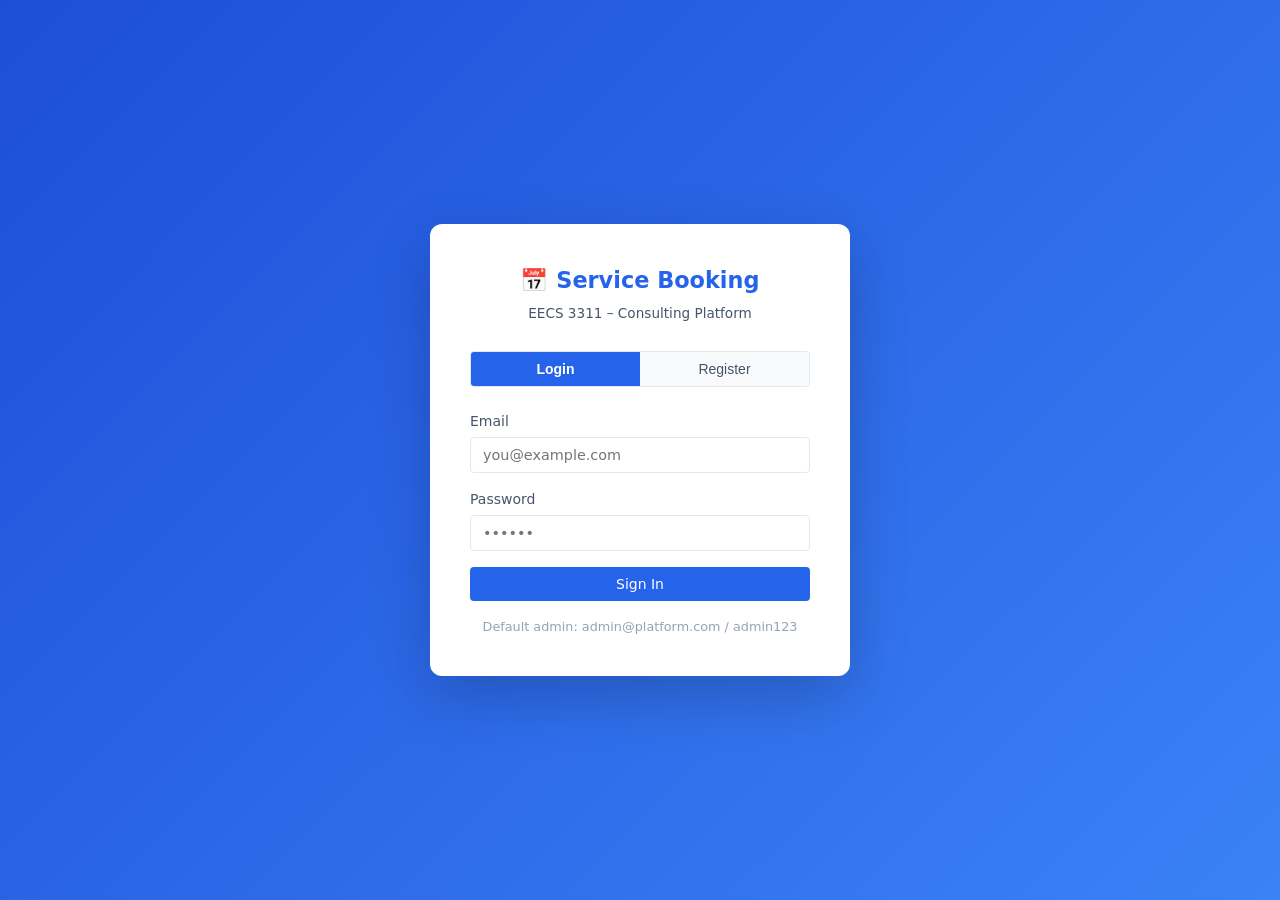
==== Frontend/admin.html @ ae9c9482 "phase 2 draft fist phase 2 upload" ====
<!DOCTYPE html>
<html lang="en">
<head>
    <meta charset="UTF-8">
    <meta name="viewport" content="width=device-width, initial-scale=1.0">
    <title>Admin Dashboard – Service Booking</title>
    <link rel="stylesheet" href="css/style.css">
</head>
<body>

<nav class="navbar">
    <div class="navbar-brand">📅 Service Booking <span>Admin Portal</span></div>
    <div class="navbar-right">
        <span class="navbar-user user-name-display"></span>
        <button class="btn-logout" onclick="logout()">Logout</button>
    </div>
</nav>

<div class="tabs">
    <button class="tab-btn active" data-tab="tab-consultants" onclick="switchTab('tab-consultants');loadConsultants()">Consultants (UC11)</button>
    <button class="tab-btn"        data-tab="tab-policies"    onclick="switchTab('tab-policies');loadPolicies()">Policies (UC12)</button>
    <button class="tab-btn"        data-tab="tab-overview"    onclick="switchTab('tab-overview');loadOverview()">System Overview</button>
</div>

<!-- ══════════════════════════════════════════════════════════════
     TAB 1 – Consultants (UC11)
     ══════════════════════════════════════════════════════════════ -->
<div id="tab-consultants" class="page active">
    <div class="section-header">
        <h2>Consultant Registrations (UC11)</h2>
        <button class="btn btn-outline btn-sm" onclick="loadConsultants()">↻ Refresh</button>
    </div>
    <div id="alertConsultants" class="alert"></div>

    <div class="card">
        <div class="table-wrap">
            <table>
                <thead>
                    <tr>
                        <th>Name</th>
                        <th>Email</th>
                        <th>Bio</th>
                        <th>Status</th>
                        <th>Actions</th>
                    </tr>
                </thead>
                <tbody id="consultantsTable">
                    <tr><td colspan="5"><div class="empty"><p>No consultants registered yet.</p></div></td></tr>
                </tbody>
            </table>
        </div>
    </div>
</div>

<!-- ══════════════════════════════════════════════════════════════
     TAB 2 – Policies (UC12)
     ══════════════════════════════════════════════════════════════ -->
<div id="tab-policies" class="page">
    <div class="section-header">
        <h2>System Policies (UC12)</h2>
        <button class="btn btn-outline btn-sm" onclick="loadPolicies()">↻ Refresh</button>
    </div>
    <div id="alertPolicies" class="alert"></div>

    <!-- Current policies display -->
    <div class="card">
        <div class="card-title">Current Active Policies</div>
        <div id="currentPolicies">
            <div class="empty"><p>Loading…</p></div>
        </div>
    </div>

    <!-- Cancellation Policy -->
    <div class="card">
        <div class="card-title">Cancellation Policy</div>
        <p style="font-size:.875rem;color:var(--gray-600);margin-bottom:1rem">
            Controls whether clients are allowed to cancel bookings.
        </p>
        <div style="display:flex;gap:.75rem;flex-wrap:wrap">
            <button class="btn btn-outline" onclick="setPolicy('cancellation','DEFAULT')">
                Default — Cancellations allowed, no fee
            </button>
            <button class="btn btn-danger" onclick="setPolicy('cancellation','STRICT')">
                Strict — No cancellations allowed
            </button>
        </div>
    </div>

    <!-- Refund Policy -->
    <div class="card">
        <div class="card-title">Refund Policy</div>
        <p style="font-size:.875rem;color:var(--gray-600);margin-bottom:1rem">
            Controls how much of the payment is refunded when a paid booking is cancelled.
        </p>
        <div style="display:flex;gap:.75rem;flex-wrap:wrap">
            <button class="btn btn-outline" onclick="setPolicy('refund','DEFAULT')">
                Default — 80% refund
            </button>
            <button class="btn btn-success" onclick="setPolicy('refund','FULL')">
                Full — 100% refund
            </button>
            <button class="btn btn-danger" onclick="setPolicy('refund','NONE')">
                None — 0% refund
            </button>
        </div>
    </div>
</div>

<!-- ══════════════════════════════════════════════════════════════
     TAB 3 – System Overview
     ══════════════════════════════════════════════════════════════ -->
<div id="tab-overview" class="page">
    <div class="section-header"><h2>System Overview</h2></div>
    <div id="alertOverview" class="alert"></div>

    <div style="display:grid;grid-template-columns:repeat(auto-fill,minmax(200px,1fr));gap:1rem;margin-bottom:1.5rem">
        <div class="card" style="text-align:center;margin-bottom:0">
            <div style="font-size:2rem;font-weight:700;color:var(--blue)" id="statServices">—</div>
            <div style="font-size:.875rem;color:var(--gray-600);margin-top:.25rem">Total Services</div>
        </div>
        <div class="card" style="text-align:center;margin-bottom:0">
            <div style="font-size:2rem;font-weight:700;color:var(--green)" id="statApproved">—</div>
            <div style="font-size:.875rem;color:var(--gray-600);margin-top:.25rem">Approved Consultants</div>
        </div>
        <div class="card" style="text-align:center;margin-bottom:0">
            <div style="font-size:2rem;font-weight:700;color:var(--yellow)" id="statPending">—</div>
            <div style="font-size:.875rem;color:var(--gray-600);margin-top:.25rem">Pending Approvals</div>
        </div>
        <div class="card" style="text-align:center;margin-bottom:0">
            <div style="font-size:2rem;font-weight:700;color:var(--blue)" id="statBookings">—</div>
            <div style="font-size:.875rem;color:var(--gray-600);margin-top:.25rem">Total Bookings</div>
        </div>
    </div>

    <!-- All bookings table -->
    <div class="card">
        <div class="card-title">All Bookings</div>
        <div class="table-wrap">
            <table>
                <thead>
                    <tr><th>Booking ID</th><th>Client</th><th>Service</th><th>Consultant</th><th>Slot</th><th>Status</th></tr>
                </thead>
                <tbody id="allBookingsTable">
                    <tr><td colspan="6"><div class="empty"><p>No bookings yet.</p></div></td></tr>
                </tbody>
            </table>
        </div>
    </div>
</div>

<script src="js/api.js"></script>
<script src="js/auth.js"></script>
<script>
const user = requireAuth('ADMIN');
if (user) renderNavbar(user);

// ── Tab 1: Consultants ────────────────────────────────────────

async function loadConsultants() {
    try {
        const consultants = await api.get('/admin/consultants');
        const tbody = document.getElementById('consultantsTable');
        if (!consultants.length) {
            tbody.innerHTML = '<tr><td colspan="5"><div class="empty"><p>No consultant registrations yet.</p></div></td></tr>';
            return;
        }
        tbody.innerHTML = consultants.map(c => `
            <tr>
                <td><strong>${c.name}</strong></td>
                <td>${c.email}</td>
                <td>${c.bio || '—'}</td>
                <td>${statusBadge(c.registrationStatus)}</td>
                <td>
                    <div class="action-row">
                        ${c.registrationStatus !== 'APPROVED' ? `
                            <button class="btn btn-success btn-sm" onclick="approveConsultant('${c.id}')">Approve</button>
                        ` : ''}
                        ${c.registrationStatus !== 'REJECTED' ? `
                            <button class="btn btn-danger btn-sm" onclick="rejectConsultant('${c.id}')">Reject</button>
                        ` : ''}
                    </div>
                </td>
            </tr>
        `).join('');
    } catch (err) {
        showAlert('alertConsultants', err.message);
    }
}

function statusBadge(status) {
    const map = { APPROVED: 'approved', PENDING: 'pending_reg', REJECTED: 'rejected' };
    return `<span class="badge badge-${map[status] || 'pending_reg'}">${status}</span>`;
}

async function approveConsultant(id) {
    try {
        await api.post(`/admin/consultants/${id}/approve`, {});
        showAlert('alertConsultants', 'Consultant approved.', 'success');
        loadConsultants();
    } catch (err) {
        showAlert('alertConsultants', err.message);
    }
}

async function rejectConsultant(id) {
    try {
        await api.post(`/admin/consultants/${id}/reject`, {});
        showAlert('alertConsultants', 'Consultant rejected.', 'success');
        loadConsultants();
    } catch (err) {
        showAlert('alertConsultants', err.message);
    }
}

// ── Tab 2: Policies ───────────────────────────────────────────

async function loadPolicies() {
    try {
        const policies = await api.get('/admin/policies');
        document.getElementById('currentPolicies').innerHTML = `
            <div style="display:grid;grid-template-columns:1fr 1fr;gap:1rem;font-size:.875rem">
                <div><strong>Cancellation:</strong> ${policies.cancellationPolicy}</div>
                <div><strong>Refund:</strong> ${policies.refundPolicy}</div>
                <div><strong>Notification:</strong> ${policies.notificationPolicy}</div>
                <div><strong>Pricing:</strong> ${policies.pricingStrategy}</div>
            </div>
        `;
    } catch (err) {
        showAlert('alertPolicies', err.message);
    }
}

async function setPolicy(policyType, type) {
    try {
        const result = await api.post(`/admin/policies/${policyType}`, { type });
        showAlert('alertPolicies', result.message, 'success');
        loadPolicies();
    } catch (err) {
        showAlert('alertPolicies', err.message);
    }
}

// ── Tab 3: Overview ───────────────────────────────────────────

async function loadOverview() {
    try {
        const [services, consultants, bookings] = await Promise.all([
            api.get('/services'),
            api.get('/admin/consultants'),
            api.get('/bookings'),
        ]);

        document.getElementById('statServices').textContent = services.length;
        document.getElementById('statApproved').textContent = consultants.filter(c => c.registrationStatus === 'APPROVED').length;
        document.getElementById('statPending').textContent  = consultants.filter(c => c.registrationStatus === 'PENDING').length;
        document.getElementById('statBookings').textContent = bookings.length;

        const tbody = document.getElementById('allBookingsTable');
        if (!bookings.length) {
            tbody.innerHTML = '<tr><td colspan="6"><div class="empty"><p>No bookings yet.</p></div></td></tr>';
            return;
        }
        tbody.innerHTML = bookings.map(b => `
            <tr>
                <td><code>${b.bookingId}</code></td>
                <td>${b.clientName}</td>
                <td>${b.serviceTitle}</td>
                <td>${b.consultantName}</td>
                <td>${fmtSlot(b.slotStart)}</td>
                <td>${badge(b.status)}</td>
            </tr>
        `).join('');
    } catch (err) {
        showAlert('alertOverview', err.message);
    }
}

// ── Init ──────────────────────────────────────────────────────
loadConsultants();
</script>
</body>
</html>
---- Frontend/css/style.css ----
/* ============================================================
   Service Booking Platform – Phase 2 Stylesheet
   One file used by every page. CSS variables at the top
   make it easy to change the colour scheme in one place.
   ============================================================ */

/* ── Colour palette & design tokens ─────────────────────────── */
:root {
    --blue:        #2563eb;
    --blue-dark:   #1d4ed8;
    --blue-light:  #eff6ff;
    --green:       #16a34a;
    --green-light: #f0fdf4;
    --red:         #dc2626;
    --red-light:   #fef2f2;
    --yellow:      #ca8a04;
    --yellow-light:#fefce8;
    --gray-50:     #f8fafc;
    --gray-100:    #f1f5f9;
    --gray-200:    #e2e8f0;
    --gray-400:    #94a3b8;
    --gray-600:    #475569;
    --gray-800:    #1e293b;
    --white:       #ffffff;
    --shadow:      0 1px 3px rgba(0,0,0,.10), 0 1px 2px rgba(0,0,0,.06);
    --shadow-md:   0 4px 6px rgba(0,0,0,.07), 0 2px 4px rgba(0,0,0,.06);
    --radius:      8px;
    --radius-sm:   4px;
    --font:        'Segoe UI', system-ui, -apple-system, sans-serif;
}

/* ── Reset ───────────────────────────────────────────────────── */
*, *::before, *::after { box-sizing: border-box; margin: 0; padding: 0; }
body {
    font-family: var(--font);
    background: var(--gray-100);
    color: var(--gray-800);
    min-height: 100vh;
    line-height: 1.5;
}

/* ── Top navigation bar ──────────────────────────────────────── */
.navbar {
    background: var(--blue);
    color: var(--white);
    padding: 0 2rem;
    height: 56px;
    display: flex;
    align-items: center;
    justify-content: space-between;
    position: sticky;
    top: 0;
    z-index: 100;
    box-shadow: var(--shadow-md);
}
.navbar-brand {
    font-size: 1.1rem;
    font-weight: 700;
    letter-spacing: .3px;
}
.navbar-brand span { opacity: .75; font-weight: 400; font-size: .9rem; margin-left: .75rem; }
.navbar-right { display: flex; align-items: center; gap: 1rem; }
.navbar-user { font-size: .875rem; opacity: .9; }
.btn-logout {
    background: rgba(255,255,255,.15);
    color: var(--white);
    border: 1px solid rgba(255,255,255,.3);
    padding: .35rem .9rem;
    border-radius: var(--radius-sm);
    cursor: pointer;
    font-size: .875rem;
    transition: background .15s;
}
.btn-logout:hover { background: rgba(255,255,255,.25); }

/* ── Tab navigation ──────────────────────────────────────────── */
.tabs {
    background: var(--white);
    border-bottom: 1px solid var(--gray-200);
    display: flex;
    gap: 0;
    padding: 0 2rem;
    overflow-x: auto;
}
.tab-btn {
    background: none;
    border: none;
    border-bottom: 3px solid transparent;
    padding: .875rem 1.25rem;
    cursor: pointer;
    font-size: .9rem;
    color: var(--gray-600);
    white-space: nowrap;
    transition: color .15s, border-color .15s;
}
.tab-btn:hover { color: var(--blue); }
.tab-btn.active { color: var(--blue); border-bottom-color: var(--blue); font-weight: 600; }

/* ── Main page container ─────────────────────────────────────── */
.page { display: none; padding: 2rem; max-width: 1100px; margin: 0 auto; }
.page.active { display: block; }

/* ── Cards ───────────────────────────────────────────────────── */
.card {
    background: var(--white);
    border-radius: var(--radius);
    box-shadow: var(--shadow);
    padding: 1.5rem;
    margin-bottom: 1.5rem;
}
.card-title {
    font-size: 1rem;
    font-weight: 600;
    color: var(--gray-800);
    margin-bottom: 1.25rem;
    padding-bottom: .75rem;
    border-bottom: 1px solid var(--gray-200);
}

/* ── Service cards grid ──────────────────────────────────────── */
.service-grid {
    display: grid;
    grid-template-columns: repeat(auto-fill, minmax(280px, 1fr));
    gap: 1rem;
}
.service-card {
    background: var(--white);
    border: 1px solid var(--gray-200);
    border-radius: var(--radius);
    padding: 1.25rem;
    transition: box-shadow .15s, border-color .15s;
}
.service-card:hover { box-shadow: var(--shadow-md); border-color: var(--blue); }
.service-card h3 { font-size: 1rem; margin-bottom: .35rem; }
.service-card .meta { font-size: .8rem; color: var(--gray-600); margin-bottom: .75rem; }
.service-card .price { font-size: 1.1rem; font-weight: 700; color: var(--blue); }

/* ── Forms ───────────────────────────────────────────────────── */
.form-group { margin-bottom: 1rem; }
.form-group label {
    display: block;
    font-size: .875rem;
    font-weight: 500;
    color: var(--gray-600);
    margin-bottom: .35rem;
}
.form-control {
    width: 100%;
    padding: .55rem .75rem;
    border: 1px solid var(--gray-200);
    border-radius: var(--radius-sm);
    font-size: .9rem;
    font-family: var(--font);
    transition: border-color .15s, box-shadow .15s;
    background: var(--white);
    color: var(--gray-800);
}
.form-control:focus {
    outline: none;
    border-color: var(--blue);
    box-shadow: 0 0 0 3px rgba(37,99,235,.12);
}
select.form-control { cursor: pointer; }
.form-row { display: grid; grid-template-columns: 1fr 1fr; gap: 1rem; }
@media(max-width:600px) { .form-row { grid-template-columns: 1fr; } }

/* ── Buttons ─────────────────────────────────────────────────── */
.btn {
    display: inline-flex;
    align-items: center;
    gap: .4rem;
    padding: .55rem 1.1rem;
    border-radius: var(--radius-sm);
    border: none;
    cursor: pointer;
    font-size: .875rem;
    font-weight: 500;
    font-family: var(--font);
    transition: background .15s, opacity .15s;
    text-decoration: none;
    white-space: nowrap;
}
.btn:disabled { opacity: .55; cursor: not-allowed; }
.btn-primary  { background: var(--blue);  color: var(--white); }
.btn-primary:hover:not(:disabled)  { background: var(--blue-dark); }
.btn-success  { background: var(--green); color: var(--white); }
.btn-success:hover:not(:disabled)  { background: #15803d; }
.btn-danger   { background: var(--red);   color: var(--white); }
.btn-danger:hover:not(:disabled)   { background: #b91c1c; }
.btn-outline  { background: var(--white); color: var(--blue); border: 1px solid var(--blue); }
.btn-outline:hover:not(:disabled)  { background: var(--blue-light); }
.btn-sm { padding: .3rem .7rem; font-size: .8rem; }
.btn-block { width: 100%; justify-content: center; }

/* ── Tables ──────────────────────────────────────────────────── */
.table-wrap { overflow-x: auto; }
table { width: 100%; border-collapse: collapse; font-size: .875rem; }
thead th {
    text-align: left;
    padding: .65rem 1rem;
    background: var(--gray-50);
    border-bottom: 1px solid var(--gray-200);
    color: var(--gray-600);
    font-weight: 600;
    font-size: .8rem;
    text-transform: uppercase;
    letter-spacing: .5px;
}
tbody td {
    padding: .75rem 1rem;
    border-bottom: 1px solid var(--gray-100);
    vertical-align: middle;
}
tbody tr:last-child td { border-bottom: none; }
tbody tr:hover { background: var(--gray-50); }

/* ── Status badges ───────────────────────────────────────────── */
.badge {
    display: inline-block;
    padding: .2rem .6rem;
    border-radius: 100px;
    font-size: .75rem;
    font-weight: 600;
    letter-spacing: .3px;
}
.badge-requested    { background: var(--yellow-light); color: var(--yellow); }
.badge-confirmed    { background: var(--blue-light);   color: var(--blue); }
.badge-pending      { background: #fff7ed;              color: #c2410c; }
.badge-paid         { background: var(--green-light);  color: var(--green); }
.badge-completed    { background: #f0fdf4;              color: #166534; }
.badge-cancelled    { background: var(--gray-100);     color: var(--gray-600); }
.badge-rejected     { background: var(--red-light);    color: var(--red); }
.badge-approved     { background: var(--green-light);  color: var(--green); }
.badge-pending_reg  { background: var(--yellow-light); color: var(--yellow); }
.badge-success      { background: var(--green-light);  color: var(--green); }
.badge-failed       { background: var(--red-light);    color: var(--red); }
.badge-refunded     { background: var(--yellow-light); color: var(--yellow); }

/* ── Alert messages ──────────────────────────────────────────── */
.alert {
    padding: .75rem 1rem;
    border-radius: var(--radius-sm);
    font-size: .875rem;
    margin-bottom: 1rem;
    display: none;
}
.alert.show { display: block; }
.alert-error   { background: var(--red-light);    color: var(--red);   border-left: 3px solid var(--red); }
.alert-success { background: var(--green-light);  color: var(--green); border-left: 3px solid var(--green); }
.alert-info    { background: var(--blue-light);   color: var(--blue);  border-left: 3px solid var(--blue); }

/* ── Login page ──────────────────────────────────────────────── */
.login-wrapper {
    display: flex;
    align-items: center;
    justify-content: center;
    min-height: 100vh;
    background: linear-gradient(135deg, #1d4ed8 0%, #3b82f6 100%);
}
.login-box {
    background: var(--white);
    border-radius: 12px;
    padding: 2.5rem;
    width: 100%;
    max-width: 420px;
    box-shadow: 0 20px 60px rgba(0,0,0,.2);
}
.login-logo {
    text-align: center;
    margin-bottom: 1.75rem;
}
.login-logo h1 { font-size: 1.4rem; color: var(--blue); }
.login-logo p  { font-size: .85rem; color: var(--gray-600); margin-top: .3rem; }
.toggle-form { display: flex; gap: 0; margin-bottom: 1.5rem; border-radius: var(--radius-sm); overflow: hidden; border: 1px solid var(--gray-200); }
.toggle-form button {
    flex: 1;
    padding: .55rem;
    border: none;
    background: var(--gray-50);
    color: var(--gray-600);
    cursor: pointer;
    font-size: .875rem;
    transition: background .15s, color .15s;
}
.toggle-form button.active { background: var(--blue); color: var(--white); font-weight: 600; }
.login-footer { text-align: center; margin-top: 1rem; font-size: .8rem; color: var(--gray-400); }

/* ── Empty state ─────────────────────────────────────────────── */
.empty {
    text-align: center;
    padding: 3rem 1rem;
    color: var(--gray-400);
}
.empty p { font-size: .9rem; }

/* ── Loading spinner ─────────────────────────────────────────── */
.spinner {
    width: 20px; height: 20px;
    border: 2px solid var(--gray-200);
    border-top-color: var(--blue);
    border-radius: 50%;
    animation: spin .6s linear infinite;
    display: inline-block;
}
@keyframes spin { to { transform: rotate(360deg); } }

/* ── Section headers ─────────────────────────────────────────── */
.section-header {
    display: flex;
    align-items: center;
    justify-content: space-between;
    margin-bottom: 1.25rem;
}
.section-header h2 { font-size: 1.1rem; font-weight: 600; }

/* ── Slot pills ──────────────────────────────────────────────── */
.slot-list { display: flex; flex-wrap: wrap; gap: .5rem; margin-top: .75rem; }
.slot-pill {
    background: var(--blue-light);
    color: var(--blue);
    border: 1px solid #bfdbfe;
    border-radius: 100px;
    padding: .3rem .85rem;
    font-size: .8rem;
    cursor: pointer;
    transition: background .15s;
}
.slot-pill:hover { background: #dbeafe; }
.slot-pill.selected { background: var(--blue); color: var(--white); }
.slot-pill.reserved { background: var(--gray-100); color: var(--gray-400); border-color: var(--gray-200); cursor: default; }

/* ── Action buttons row in tables ────────────────────────────── */
.action-row { display: flex; gap: .4rem; }

/* ── Payment method tag ──────────────────────────────────────── */
.pm-tag { font-size: .8rem; color: var(--gray-600); font-family: monospace; }
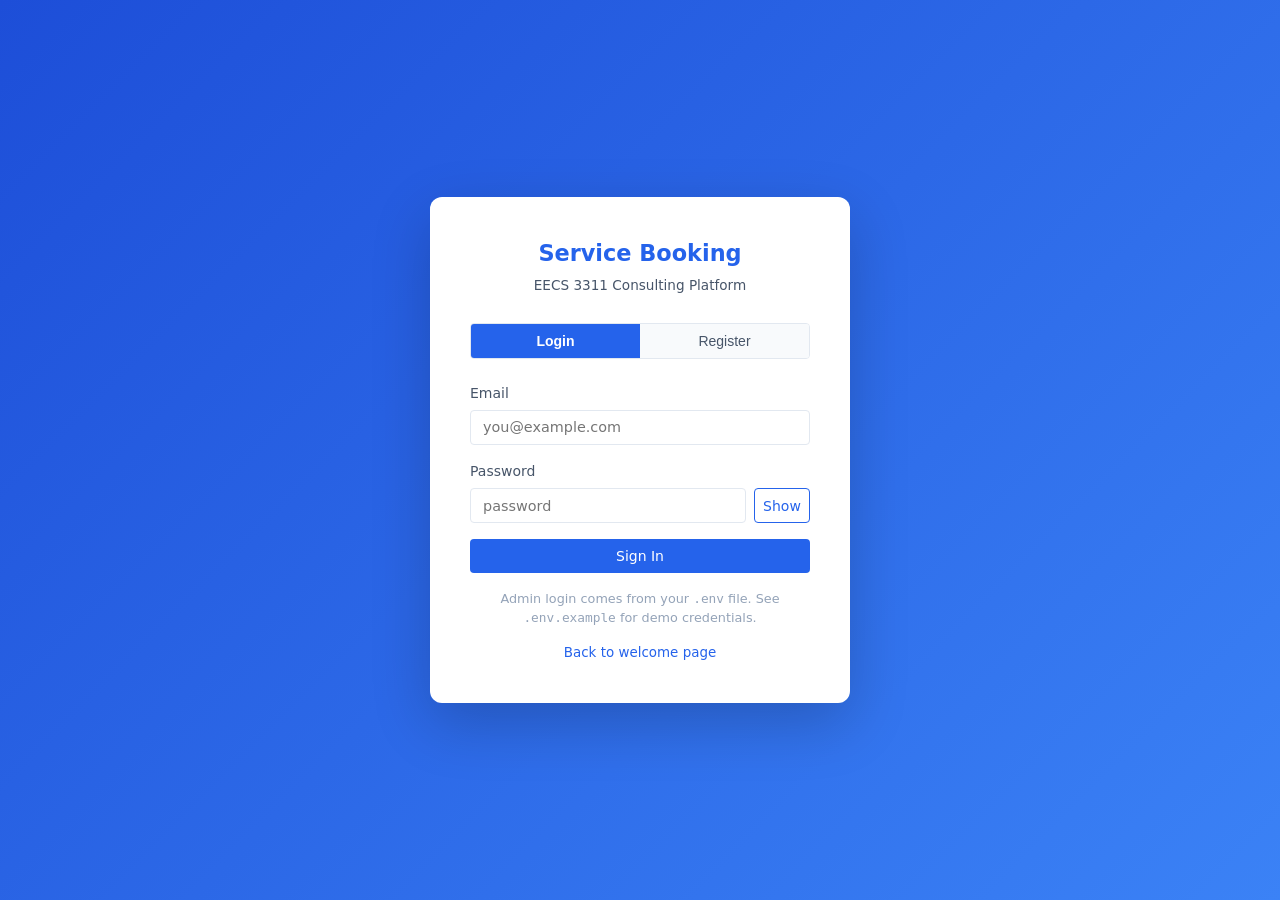
==== commit 28480d50: "front-end and security changes" ====
--- a/Frontend/admin.html
+++ b/Frontend/admin.html
@@ -3,34 +3,49 @@
 <head>
     <meta charset="UTF-8">
     <meta name="viewport" content="width=device-width, initial-scale=1.0">
-    <title>Admin Dashboard – Service Booking</title>
+    <title>Admin Dashboard - Service Booking</title>
     <link rel="stylesheet" href="css/style.css">
 </head>
 <body>
 
 <nav class="navbar">
-    <div class="navbar-brand">📅 Service Booking <span>Admin Portal</span></div>
+    <div class="navbar-brand">Service Booking <span>Admin Portal</span></div>
     <div class="navbar-right">
         <span class="navbar-user user-name-display"></span>
-        <button class="btn-logout" onclick="logout()">Logout</button>
+        <button class="btn-logout" onclick="logout(this)">Logout</button>
     </div>
 </nav>
 
 <div class="tabs">
-    <button class="tab-btn active" data-tab="tab-consultants" onclick="switchTab('tab-consultants');loadConsultants()">Consultants (UC11)</button>
-    <button class="tab-btn"        data-tab="tab-policies"    onclick="switchTab('tab-policies');loadPolicies()">Policies (UC12)</button>
-    <button class="tab-btn"        data-tab="tab-overview"    onclick="switchTab('tab-overview');loadOverview()">System Overview</button>
+    <button class="tab-btn active" data-tab="tab-consultants" onclick="activateAdminTab('tab-consultants')">Consultants (UC11)</button>
+    <button class="tab-btn" data-tab="tab-policies" onclick="activateAdminTab('tab-policies')">Policies (UC12)</button>
+    <button class="tab-btn" data-tab="tab-overview" onclick="activateAdminTab('tab-overview')">System Overview</button>
 </div>
 
-<!-- ══════════════════════════════════════════════════════════════
-     TAB 1 – Consultants (UC11)
-     ══════════════════════════════════════════════════════════════ -->
 <div id="tab-consultants" class="page active">
     <div class="section-header">
         <h2>Consultant Registrations (UC11)</h2>
-        <button class="btn btn-outline btn-sm" onclick="loadConsultants()">↻ Refresh</button>
     </div>
     <div id="alertConsultants" class="alert"></div>
+    <div class="toolbar">
+        <div class="toolbar-group">
+            <div class="form-group">
+                <label for="consultantSearch">Search</label>
+                <input id="consultantSearch" class="form-control" placeholder="Search by name, email, or bio" oninput="renderConsultants()">
+            </div>
+            <div class="form-group">
+                <label for="consultantStatusFilter">Status</label>
+                <select id="consultantStatusFilter" class="form-control" onchange="renderConsultants()">
+                    <option value="ALL">All statuses</option>
+                    <option value="PENDING">Pending</option>
+                    <option value="APPROVED">Approved</option>
+                    <option value="REJECTED">Rejected</option>
+                </select>
+            </div>
+        </div>
+        <button class="btn btn-outline btn-sm" onclick="loadConsultants(this)">Refresh</button>
+    </div>
+    <div id="consultantSummary" class="summary-row"></div>
 
     <div class="card">
         <div class="table-wrap">
@@ -52,96 +67,111 @@
     </div>
 </div>
 
-<!-- ══════════════════════════════════════════════════════════════
-     TAB 2 – Policies (UC12)
-     ══════════════════════════════════════════════════════════════ -->
 <div id="tab-policies" class="page">
     <div class="section-header">
         <h2>System Policies (UC12)</h2>
-        <button class="btn btn-outline btn-sm" onclick="loadPolicies()">↻ Refresh</button>
+        <button class="btn btn-outline btn-sm" onclick="loadPolicies(this)">Refresh</button>
     </div>
     <div id="alertPolicies" class="alert"></div>
 
-    <!-- Current policies display -->
     <div class="card">
         <div class="card-title">Current Active Policies</div>
         <div id="currentPolicies">
-            <div class="empty"><p>Loading…</p></div>
-        </div>
-    </div>
-
-    <!-- Cancellation Policy -->
+            <div class="empty"><p>Loading...</p></div>
+        </div>
+    </div>
+
     <div class="card">
         <div class="card-title">Cancellation Policy</div>
         <p style="font-size:.875rem;color:var(--gray-600);margin-bottom:1rem">
             Controls whether clients are allowed to cancel bookings.
         </p>
         <div style="display:flex;gap:.75rem;flex-wrap:wrap">
-            <button class="btn btn-outline" onclick="setPolicy('cancellation','DEFAULT')">
-                Default — Cancellations allowed, no fee
+            <button class="btn btn-outline" onclick="setPolicy(this, 'cancellation','DEFAULT')">
+                Default - Cancellations allowed, no fee
             </button>
-            <button class="btn btn-danger" onclick="setPolicy('cancellation','STRICT')">
-                Strict — No cancellations allowed
+            <button class="btn btn-danger" onclick="setPolicy(this, 'cancellation','STRICT')">
+                Strict - No cancellations allowed
             </button>
         </div>
     </div>
 
-    <!-- Refund Policy -->
     <div class="card">
         <div class="card-title">Refund Policy</div>
         <p style="font-size:.875rem;color:var(--gray-600);margin-bottom:1rem">
             Controls how much of the payment is refunded when a paid booking is cancelled.
         </p>
         <div style="display:flex;gap:.75rem;flex-wrap:wrap">
-            <button class="btn btn-outline" onclick="setPolicy('refund','DEFAULT')">
-                Default — 80% refund
+            <button class="btn btn-outline" onclick="setPolicy(this, 'refund','DEFAULT')">
+                Default - 80% refund
             </button>
-            <button class="btn btn-success" onclick="setPolicy('refund','FULL')">
-                Full — 100% refund
+            <button class="btn btn-success" onclick="setPolicy(this, 'refund','FULL')">
+                Full - 100% refund
             </button>
-            <button class="btn btn-danger" onclick="setPolicy('refund','NONE')">
-                None — 0% refund
+            <button class="btn btn-danger" onclick="setPolicy(this, 'refund','NONE')">
+                None - 0% refund
             </button>
         </div>
     </div>
 </div>
 
-<!-- ══════════════════════════════════════════════════════════════
-     TAB 3 – System Overview
-     ══════════════════════════════════════════════════════════════ -->
 <div id="tab-overview" class="page">
-    <div class="section-header"><h2>System Overview</h2></div>
+    <div class="section-header">
+        <h2>System Overview</h2>
+        <button class="btn btn-outline btn-sm" onclick="loadOverview(this)">Refresh</button>
+    </div>
     <div id="alertOverview" class="alert"></div>
 
     <div style="display:grid;grid-template-columns:repeat(auto-fill,minmax(200px,1fr));gap:1rem;margin-bottom:1.5rem">
         <div class="card" style="text-align:center;margin-bottom:0">
-            <div style="font-size:2rem;font-weight:700;color:var(--blue)" id="statServices">—</div>
+            <div style="font-size:2rem;font-weight:700;color:var(--blue)" id="statServices">-</div>
             <div style="font-size:.875rem;color:var(--gray-600);margin-top:.25rem">Total Services</div>
         </div>
         <div class="card" style="text-align:center;margin-bottom:0">
-            <div style="font-size:2rem;font-weight:700;color:var(--green)" id="statApproved">—</div>
+            <div style="font-size:2rem;font-weight:700;color:var(--green)" id="statApproved">-</div>
             <div style="font-size:.875rem;color:var(--gray-600);margin-top:.25rem">Approved Consultants</div>
         </div>
         <div class="card" style="text-align:center;margin-bottom:0">
-            <div style="font-size:2rem;font-weight:700;color:var(--yellow)" id="statPending">—</div>
+            <div style="font-size:2rem;font-weight:700;color:var(--yellow)" id="statPending">-</div>
             <div style="font-size:.875rem;color:var(--gray-600);margin-top:.25rem">Pending Approvals</div>
         </div>
         <div class="card" style="text-align:center;margin-bottom:0">
-            <div style="font-size:2rem;font-weight:700;color:var(--blue)" id="statBookings">—</div>
+            <div style="font-size:2rem;font-weight:700;color:var(--blue)" id="statBookings">-</div>
             <div style="font-size:.875rem;color:var(--gray-600);margin-top:.25rem">Total Bookings</div>
         </div>
     </div>
 
-    <!-- All bookings table -->
     <div class="card">
         <div class="card-title">All Bookings</div>
+        <div class="toolbar">
+            <div class="toolbar-group">
+                <div class="form-group">
+                    <label for="overviewBookingSearch">Search</label>
+                    <input id="overviewBookingSearch" class="form-control" placeholder="Search booking, client, service, or consultant" oninput="renderOverviewBookings()">
+                </div>
+                <div class="form-group">
+                    <label for="overviewBookingStatus">Status</label>
+                    <select id="overviewBookingStatus" class="form-control" onchange="renderOverviewBookings()">
+                        <option value="ALL">All statuses</option>
+                        <option value="REQUESTED">Requested</option>
+                        <option value="CONFIRMED">Confirmed</option>
+                        <option value="PENDING_PAYMENT">Pending Payment</option>
+                        <option value="PAID">Paid</option>
+                        <option value="COMPLETED">Completed</option>
+                        <option value="CANCELLED">Cancelled</option>
+                        <option value="REJECTED">Rejected</option>
+                    </select>
+                </div>
+            </div>
+            <span class="toolbar-note">Use the filters to narrow the cross-system booking view.</span>
+        </div>
         <div class="table-wrap">
             <table>
                 <thead>
-                    <tr><th>Booking ID</th><th>Client</th><th>Service</th><th>Consultant</th><th>Slot</th><th>Status</th></tr>
+                    <tr><th>Booking ID</th><th>Client</th><th>Service</th><th>Consultant</th><th>Slot</th><th>Status</th><th>Progress</th></tr>
                 </thead>
                 <tbody id="allBookingsTable">
-                    <tr><td colspan="6"><div class="empty"><p>No bookings yet.</p></div></td></tr>
+                    <tr><td colspan="7"><div class="empty"><p>No bookings yet.</p></div></td></tr>
                 </tbody>
             </table>
         </div>
@@ -154,129 +184,220 @@
 const user = requireAuth('ADMIN');
 if (user) renderNavbar(user);
 
-// ── Tab 1: Consultants ────────────────────────────────────────
-
-async function loadConsultants() {
-    try {
-        const consultants = await api.get('/admin/consultants');
-        const tbody = document.getElementById('consultantsTable');
-        if (!consultants.length) {
-            tbody.innerHTML = '<tr><td colspan="5"><div class="empty"><p>No consultant registrations yet.</p></div></td></tr>';
-            return;
-        }
-        tbody.innerHTML = consultants.map(c => `
-            <tr>
-                <td><strong>${c.name}</strong></td>
-                <td>${c.email}</td>
-                <td>${c.bio || '—'}</td>
-                <td>${statusBadge(c.registrationStatus)}</td>
-                <td>
-                    <div class="action-row">
-                        ${c.registrationStatus !== 'APPROVED' ? `
-                            <button class="btn btn-success btn-sm" onclick="approveConsultant('${c.id}')">Approve</button>
-                        ` : ''}
-                        ${c.registrationStatus !== 'REJECTED' ? `
-                            <button class="btn btn-danger btn-sm" onclick="rejectConsultant('${c.id}')">Reject</button>
-                        ` : ''}
-                    </div>
-                </td>
-            </tr>
-        `).join('');
-    } catch (err) {
-        showAlert('alertConsultants', err.message);
-    }
-}
+let consultantsCache = [];
+let overviewBookingsCache = [];
 
 function statusBadge(status) {
+    const safeStatus = String(status ?? 'PENDING');
     const map = { APPROVED: 'approved', PENDING: 'pending_reg', REJECTED: 'rejected' };
-    return `<span class="badge badge-${map[status] || 'pending_reg'}">${status}</span>`;
-}
-
-async function approveConsultant(id) {
-    try {
-        await api.post(`/admin/consultants/${id}/approve`, {});
-        showAlert('alertConsultants', 'Consultant approved.', 'success');
-        loadConsultants();
-    } catch (err) {
-        showAlert('alertConsultants', err.message);
-    }
-}
-
-async function rejectConsultant(id) {
-    try {
-        await api.post(`/admin/consultants/${id}/reject`, {});
-        showAlert('alertConsultants', 'Consultant rejected.', 'success');
-        loadConsultants();
-    } catch (err) {
-        showAlert('alertConsultants', err.message);
-    }
-}
-
-// ── Tab 2: Policies ───────────────────────────────────────────
-
-async function loadPolicies() {
-    try {
-        const policies = await api.get('/admin/policies');
-        document.getElementById('currentPolicies').innerHTML = `
-            <div style="display:grid;grid-template-columns:1fr 1fr;gap:1rem;font-size:.875rem">
-                <div><strong>Cancellation:</strong> ${policies.cancellationPolicy}</div>
-                <div><strong>Refund:</strong> ${policies.refundPolicy}</div>
-                <div><strong>Notification:</strong> ${policies.notificationPolicy}</div>
-                <div><strong>Pricing:</strong> ${policies.pricingStrategy}</div>
-            </div>
-        `;
-    } catch (err) {
-        showAlert('alertPolicies', err.message);
-    }
-}
-
-async function setPolicy(policyType, type) {
-    try {
-        const result = await api.post(`/admin/policies/${policyType}`, { type });
-        showAlert('alertPolicies', result.message, 'success');
+    return `<span class="badge badge-${map[safeStatus] || 'pending_reg'}">${escapeHtml(safeStatus)}</span>`;
+}
+
+function activateAdminTab(tabId) {
+    switchTab(tabId);
+    if (tabId === 'tab-policies') {
         loadPolicies();
-    } catch (err) {
-        showAlert('alertPolicies', err.message);
-    }
-}
-
-// ── Tab 3: Overview ───────────────────────────────────────────
-
-async function loadOverview() {
-    try {
-        const [services, consultants, bookings] = await Promise.all([
-            api.get('/services'),
-            api.get('/admin/consultants'),
-            api.get('/bookings'),
-        ]);
-
-        document.getElementById('statServices').textContent = services.length;
-        document.getElementById('statApproved').textContent = consultants.filter(c => c.registrationStatus === 'APPROVED').length;
-        document.getElementById('statPending').textContent  = consultants.filter(c => c.registrationStatus === 'PENDING').length;
-        document.getElementById('statBookings').textContent = bookings.length;
-
-        const tbody = document.getElementById('allBookingsTable');
-        if (!bookings.length) {
-            tbody.innerHTML = '<tr><td colspan="6"><div class="empty"><p>No bookings yet.</p></div></td></tr>';
-            return;
-        }
-        tbody.innerHTML = bookings.map(b => `
-            <tr>
-                <td><code>${b.bookingId}</code></td>
-                <td>${b.clientName}</td>
-                <td>${b.serviceTitle}</td>
-                <td>${b.consultantName}</td>
-                <td>${fmtSlot(b.slotStart)}</td>
-                <td>${badge(b.status)}</td>
-            </tr>
-        `).join('');
-    } catch (err) {
-        showAlert('alertOverview', err.message);
-    }
-}
-
-// ── Init ──────────────────────────────────────────────────────
-loadConsultants();
+        return;
+    }
+    if (tabId === 'tab-overview') {
+        loadOverview();
+        return;
+    }
+    loadConsultants();
+}
+
+async function loadConsultants(button) {
+    const task = async () => {
+        try {
+            consultantsCache = await api.get('/admin/consultants');
+            renderConsultants();
+        } catch (err) {
+            showAlert('alertConsultants', err.message);
+        }
+    };
+    return button ? withButtonLoading(button, 'Refreshing...', task) : task();
+}
+
+function renderConsultants() {
+    const tbody = document.getElementById('consultantsTable');
+    const term = document.getElementById('consultantSearch').value.trim().toLowerCase();
+    const status = document.getElementById('consultantStatusFilter').value;
+    const filtered = consultantsCache.filter(consultant => {
+        const haystack = [
+            consultant.name,
+            consultant.email,
+            consultant.bio,
+        ].join(' ').toLowerCase();
+        const matchesTerm = !term || haystack.includes(term);
+        const matchesStatus = status === 'ALL' || consultant.registrationStatus === status;
+        return matchesTerm && matchesStatus;
+    });
+
+    document.getElementById('consultantSummary').innerHTML = `
+        <span class="summary-chip"><strong>${consultantsCache.length}</strong> registrations</span>
+        <span class="summary-chip"><strong>${consultantsCache.filter(c => c.registrationStatus === 'PENDING').length}</strong> pending review</span>
+        <span class="summary-chip"><strong>${consultantsCache.filter(c => c.registrationStatus === 'APPROVED').length}</strong> approved</span>
+    `;
+
+    if (!filtered.length) {
+        tbody.innerHTML = '<tr><td colspan="5"><div class="empty"><p>No consultant registrations match your filters.</p></div></td></tr>';
+        return;
+    }
+
+    tbody.innerHTML = filtered.map(c => `
+        <tr>
+            <td><strong>${escapeHtml(c.name)}</strong></td>
+            <td>${escapeHtml(c.email)}</td>
+            <td>${escapeHtml(c.bio || '-')}</td>
+            <td>${statusBadge(c.registrationStatus)}</td>
+            <td>
+                <div class="action-row">
+                    ${c.registrationStatus !== 'APPROVED'
+                        ? `<button class="btn btn-success btn-sm" data-consultant-id="${escapeAttr(c.id)}" onclick="approveConsultant(this, this.dataset.consultantId)">Approve</button>`
+                        : ''}
+                    ${c.registrationStatus !== 'REJECTED'
+                        ? `<button class="btn btn-danger btn-sm" data-consultant-id="${escapeAttr(c.id)}" onclick="rejectConsultant(this, this.dataset.consultantId)">Reject</button>`
+                        : ''}
+                </div>
+            </td>
+        </tr>
+    `).join('');
+}
+
+async function approveConsultant(button, id) {
+    const task = async () => {
+        try {
+            await api.post(`/admin/consultants/${id}/approve`, {});
+            showAlert('alertConsultants', 'Consultant approved.', 'success');
+            await loadConsultants();
+        } catch (err) {
+            showAlert('alertConsultants', err.message);
+        }
+    };
+    return button ? withButtonLoading(button, 'Approving...', task) : task();
+}
+
+async function rejectConsultant(button, id) {
+    const task = async () => {
+        try {
+            await api.post(`/admin/consultants/${id}/reject`, {});
+            showAlert('alertConsultants', 'Consultant rejected.', 'success');
+            await loadConsultants();
+        } catch (err) {
+            showAlert('alertConsultants', err.message);
+        }
+    };
+    return button ? withButtonLoading(button, 'Rejecting...', task) : task();
+}
+
+async function loadPolicies(button) {
+    const task = async () => {
+        try {
+            const policies = await api.get('/admin/policies');
+            document.getElementById('currentPolicies').innerHTML = `
+                <div class="policy-grid">
+                    <div><strong>Cancellation:</strong> ${escapeHtml(policies.cancellationPolicy)}</div>
+                    <div><strong>Refund:</strong> ${escapeHtml(policies.refundPolicy)}</div>
+                    <div><strong>Notification:</strong> ${escapeHtml(policies.notificationPolicy)}</div>
+                    <div><strong>Pricing:</strong> ${escapeHtml(policies.pricingStrategy)}</div>
+                </div>
+            `;
+        } catch (err) {
+            showAlert('alertPolicies', err.message);
+        }
+    };
+    return button ? withButtonLoading(button, 'Refreshing...', task) : task();
+}
+
+async function setPolicy(button, policyType, type) {
+    const task = async () => {
+        try {
+            const result = await api.post(`/admin/policies/${policyType}`, { type });
+            showAlert('alertPolicies', result.message, 'success');
+            await loadPolicies();
+        } catch (err) {
+            showAlert('alertPolicies', err.message);
+        }
+    };
+    return button ? withButtonLoading(button, 'Saving...', task) : task();
+}
+
+function renderOverviewBookings() {
+    const tbody = document.getElementById('allBookingsTable');
+    const term = document.getElementById('overviewBookingSearch').value.trim().toLowerCase();
+    const status = document.getElementById('overviewBookingStatus').value;
+    const filtered = overviewBookingsCache.filter(booking => {
+        const haystack = [
+            booking.bookingId,
+            booking.clientName,
+            booking.serviceTitle,
+            booking.consultantName,
+        ].join(' ').toLowerCase();
+        const matchesTerm = !term || haystack.includes(term);
+        const matchesStatus = status === 'ALL' || booking.status === status;
+        return matchesTerm && matchesStatus;
+    });
+
+    if (!filtered.length) {
+        tbody.innerHTML = '<tr><td colspan="7"><div class="empty"><p>No bookings match your filters.</p></div></td></tr>';
+        return;
+    }
+
+    tbody.innerHTML = filtered.map(b => `
+        <tr>
+            <td>
+                <div class="table-cell-stack">
+                    <code>${escapeHtml(b.bookingId)}</code>
+                    <button class="btn btn-outline btn-sm" data-booking-id="${escapeAttr(b.bookingId)}" onclick="copyText(this.dataset.bookingId, 'Booking ID copied.')">Copy ID</button>
+                </div>
+            </td>
+            <td>${escapeHtml(b.clientName)}</td>
+            <td>${escapeHtml(b.serviceTitle)}</td>
+            <td>${escapeHtml(b.consultantName)}</td>
+            <td>${fmtSlot(b.slotStart)}</td>
+            <td>${badge(b.status)}</td>
+            <td>${renderBookingProgress(b.status)}</td>
+        </tr>
+    `).join('');
+}
+
+async function loadOverview(button) {
+    const task = async () => {
+        try {
+            const [services, consultants, bookings] = await Promise.all([
+                api.get('/services'),
+                api.get('/admin/consultants'),
+                api.get('/bookings'),
+            ]);
+
+            overviewBookingsCache = bookings;
+            document.getElementById('statServices').textContent = services.length;
+            document.getElementById('statApproved').textContent = consultants.filter(c => c.registrationStatus === 'APPROVED').length;
+            document.getElementById('statPending').textContent = consultants.filter(c => c.registrationStatus === 'PENDING').length;
+            document.getElementById('statBookings').textContent = bookings.length;
+            renderOverviewBookings();
+        } catch (err) {
+            showAlert('alertOverview', err.message);
+        }
+    };
+    return button ? withButtonLoading(button, 'Refreshing...', task) : task();
+}
+
+function initAdminDashboard() {
+    const activeTab = restoreSavedTab('tab-consultants');
+    if (activeTab === 'tab-policies') {
+        loadPolicies();
+        return;
+    }
+    if (activeTab === 'tab-overview') {
+        loadOverview();
+        return;
+    }
+    loadConsultants();
+}
+
+initAdminDashboard();
 </script>
+
 </body>
 </html>
--- a/Frontend/css/style.css
+++ b/Frontend/css/style.css
@@ -334,3 +334,559 @@
 
 /* ── Payment method tag ──────────────────────────────────────── */
 .pm-tag { font-size: .8rem; color: var(--gray-600); font-family: monospace; }
+
+/* Shared UX helpers */
+.toast-stack {
+    position: fixed;
+    top: 1rem;
+    right: 1rem;
+    display: flex;
+    flex-direction: column;
+    gap: .65rem;
+    z-index: 1200;
+    width: min(360px, calc(100vw - 2rem));
+}
+
+.toast {
+    display: flex;
+    align-items: flex-start;
+    justify-content: space-between;
+    gap: .75rem;
+    padding: .9rem 1rem;
+    border-radius: 12px;
+    box-shadow: 0 16px 40px rgba(15, 23, 42, .18);
+    border: 1px solid var(--gray-200);
+    background: var(--white);
+    color: var(--gray-800);
+    opacity: 0;
+    transform: translateY(-8px);
+    transition: opacity .18s ease, transform .18s ease;
+}
+
+.toast.show {
+    opacity: 1;
+    transform: translateY(0);
+}
+
+.toast-success {
+    border-left: 4px solid var(--green);
+    background: linear-gradient(180deg, #ffffff 0%, #f7fff9 100%);
+}
+
+.toast-error {
+    border-left: 4px solid var(--red);
+    background: linear-gradient(180deg, #ffffff 0%, #fff8f8 100%);
+}
+
+.toast-info {
+    border-left: 4px solid var(--blue);
+    background: linear-gradient(180deg, #ffffff 0%, #f7fbff 100%);
+}
+
+.toast-copy {
+    font-size: .875rem;
+    line-height: 1.45;
+}
+
+.toast-close {
+    border: none;
+    background: none;
+    color: var(--gray-400);
+    cursor: pointer;
+    font-size: 1rem;
+    line-height: 1;
+    padding: .1rem;
+}
+
+.toast-close:hover {
+    color: var(--gray-800);
+}
+
+.btn-loading {
+    pointer-events: none;
+}
+
+.spinner-inline {
+    width: 14px;
+    height: 14px;
+}
+
+.toolbar {
+    display: flex;
+    align-items: end;
+    justify-content: space-between;
+    gap: 1rem;
+    flex-wrap: wrap;
+    margin-bottom: 1rem;
+}
+
+.toolbar-group {
+    display: flex;
+    gap: .75rem;
+    flex-wrap: wrap;
+    align-items: end;
+}
+
+.toolbar .form-group {
+    min-width: 180px;
+    margin-bottom: 0;
+}
+
+.toolbar-note {
+    font-size: .8rem;
+    color: var(--gray-600);
+}
+
+.summary-row {
+    display: flex;
+    flex-wrap: wrap;
+    gap: .75rem;
+    margin-bottom: 1rem;
+}
+
+.summary-chip {
+    display: inline-flex;
+    align-items: center;
+    gap: .45rem;
+    padding: .55rem .8rem;
+    background: var(--white);
+    border: 1px solid var(--gray-200);
+    border-radius: 999px;
+    box-shadow: var(--shadow);
+    font-size: .82rem;
+    color: var(--gray-600);
+}
+
+.summary-chip strong {
+    color: var(--gray-800);
+    font-size: .92rem;
+}
+
+.progress-track {
+    display: grid;
+    grid-template-columns: repeat(4, minmax(70px, 1fr));
+    gap: .5rem;
+    min-width: 280px;
+}
+
+.progress-step {
+    position: relative;
+    display: flex;
+    flex-direction: column;
+    gap: .35rem;
+}
+
+.progress-step::after {
+    content: '';
+    position: absolute;
+    top: 12px;
+    left: calc(50% + 14px);
+    right: calc(-50% + 14px);
+    height: 2px;
+    background: var(--gray-200);
+    z-index: 0;
+}
+
+.progress-step:last-child::after {
+    display: none;
+}
+
+.progress-step.done::after {
+    background: #93c5fd;
+}
+
+.progress-node {
+    position: relative;
+    z-index: 1;
+    width: 24px;
+    height: 24px;
+    border-radius: 50%;
+    background: var(--gray-100);
+    border: 2px solid var(--gray-200);
+    color: var(--gray-600);
+    display: inline-flex;
+    align-items: center;
+    justify-content: center;
+    font-size: .72rem;
+    font-weight: 700;
+}
+
+.progress-step.done .progress-node {
+    background: var(--blue);
+    border-color: var(--blue);
+    color: var(--white);
+}
+
+.progress-label {
+    font-size: .69rem;
+    color: var(--gray-600);
+    line-height: 1.3;
+    text-transform: capitalize;
+}
+
+.progress-step.done .progress-label {
+    color: var(--gray-800);
+    font-weight: 600;
+}
+
+.progress-terminal {
+    display: inline-flex;
+    align-items: center;
+    padding: .3rem .7rem;
+    border-radius: 999px;
+    font-size: .75rem;
+    font-weight: 700;
+    letter-spacing: .3px;
+}
+
+.progress-terminal-rejected {
+    background: var(--red-light);
+    color: var(--red);
+}
+
+.progress-terminal-cancelled {
+    background: var(--gray-100);
+    color: var(--gray-600);
+}
+
+.schedule-grid {
+    display: grid;
+    grid-template-columns: repeat(auto-fit, minmax(260px, 1fr));
+    gap: 1rem;
+}
+
+.schedule-card {
+    border: 1px solid var(--gray-200);
+    border-radius: 14px;
+    padding: 1rem;
+    background: linear-gradient(180deg, #ffffff 0%, #f8fbff 100%);
+}
+
+.schedule-card-head {
+    display: flex;
+    align-items: baseline;
+    justify-content: space-between;
+    gap: 1rem;
+    margin-bottom: .9rem;
+}
+
+.schedule-card-head h3 {
+    font-size: .96rem;
+}
+
+.schedule-card-head span {
+    color: var(--gray-600);
+    font-size: .8rem;
+}
+
+.schedule-slot {
+    display: flex;
+    align-items: center;
+    justify-content: space-between;
+    gap: .75rem;
+    padding: .7rem .8rem;
+    border-radius: 12px;
+    background: var(--white);
+    border: 1px solid var(--gray-100);
+    margin-bottom: .6rem;
+}
+
+.schedule-slot:last-child {
+    margin-bottom: 0;
+}
+
+.schedule-slot strong {
+    display: block;
+    font-size: .88rem;
+}
+
+.schedule-slot-meta {
+    font-size: .78rem;
+    color: var(--gray-600);
+}
+
+.schedule-slot.reserved {
+    background: #f8fafc;
+}
+
+.input-with-action {
+    display: flex;
+    align-items: stretch;
+    gap: .5rem;
+}
+
+.input-action-btn {
+    min-width: 44px;
+    justify-content: center;
+    padding-left: .75rem;
+    padding-right: .75rem;
+}
+
+.table-cell-stack {
+    display: flex;
+    flex-direction: column;
+    gap: .25rem;
+}
+
+.table-cell-stack small {
+    color: var(--gray-600);
+    font-size: .75rem;
+}
+
+.muted-note {
+    font-size: .78rem;
+    color: var(--gray-600);
+}
+
+.policy-grid {
+    display: grid;
+    grid-template-columns: 1fr 1fr;
+    gap: 1rem;
+    font-size: .875rem;
+}
+
+.login-link-row {
+    display: flex;
+    justify-content: center;
+    margin-top: 1rem;
+}
+
+.login-link-row a {
+    color: var(--blue);
+    font-size: .84rem;
+    text-decoration: none;
+    font-weight: 500;
+}
+
+.login-link-row a:hover {
+    text-decoration: underline;
+}
+
+@media(max-width:900px) {
+    .progress-track {
+        grid-template-columns: repeat(2, minmax(90px, 1fr));
+        min-width: 0;
+    }
+
+    .progress-step::after {
+        display: none;
+    }
+}
+
+@media(max-width:720px) {
+    .toolbar,
+    .toolbar-group {
+        flex-direction: column;
+        align-items: stretch;
+    }
+
+    .toolbar .form-group,
+    .toolbar .btn {
+        width: 100%;
+    }
+
+    .input-with-action {
+        flex-direction: column;
+    }
+
+    .action-row {
+        flex-wrap: wrap;
+    }
+
+    .policy-grid {
+        grid-template-columns: 1fr;
+    }
+
+    .toast-stack {
+        left: 1rem;
+        right: 1rem;
+        width: auto;
+    }
+}
+
+/* Landing page */
+.landing-body {
+    min-height: 100vh;
+    background:
+        radial-gradient(circle at top left, rgba(37,99,235,.18), transparent 28rem),
+        radial-gradient(circle at bottom right, rgba(22,163,74,.14), transparent 26rem),
+        linear-gradient(180deg, #f8fbff 0%, #eef4ff 45%, #f8fafc 100%);
+}
+
+.landing-shell {
+    max-width: 1180px;
+    margin: 0 auto;
+    padding: 3rem 1.5rem 4rem;
+}
+
+.landing-hero {
+    display: grid;
+    grid-template-columns: minmax(0, 1.2fr) minmax(300px, .8fr);
+    gap: 1.5rem;
+    align-items: stretch;
+}
+
+.landing-copy,
+.landing-panel-card,
+.landing-card {
+    background: rgba(255,255,255,.84);
+    backdrop-filter: blur(10px);
+    border: 1px solid rgba(148,163,184,.18);
+    box-shadow: 0 18px 40px rgba(37,99,235,.10);
+}
+
+.landing-copy {
+    border-radius: 28px;
+    padding: 3rem;
+}
+
+.landing-kicker {
+    display: inline-flex;
+    align-items: center;
+    gap: .45rem;
+    background: var(--blue-light);
+    color: var(--blue-dark);
+    border-radius: 999px;
+    padding: .35rem .8rem;
+    font-size: .78rem;
+    font-weight: 700;
+    letter-spacing: .08em;
+    text-transform: uppercase;
+    margin-bottom: 1rem;
+}
+
+.landing-copy h1 {
+    font-size: clamp(2.3rem, 4vw, 4.5rem);
+    line-height: 1.05;
+    letter-spacing: -.04em;
+    max-width: 12ch;
+}
+
+.landing-lead {
+    margin-top: 1.15rem;
+    max-width: 58ch;
+    font-size: 1.02rem;
+    color: var(--gray-600);
+}
+
+.landing-actions {
+    display: flex;
+    flex-wrap: wrap;
+    gap: .85rem;
+    margin-top: 1.75rem;
+}
+
+.landing-btn {
+    min-width: 150px;
+    justify-content: center;
+    padding: .8rem 1.25rem;
+}
+
+.landing-meta {
+    display: grid;
+    grid-template-columns: repeat(3, minmax(0, 1fr));
+    gap: .75rem;
+    margin-top: 2rem;
+}
+
+.landing-meta span {
+    background: rgba(37,99,235,.05);
+    border: 1px solid rgba(37,99,235,.10);
+    border-radius: 16px;
+    padding: .85rem 1rem;
+    color: var(--gray-600);
+    font-size: .88rem;
+}
+
+.landing-panel {
+    display: grid;
+    gap: 1rem;
+}
+
+.landing-panel-card {
+    border-radius: 24px;
+    padding: 1.5rem;
+}
+
+.landing-panel-primary {
+    background: linear-gradient(160deg, rgba(37,99,235,.96), rgba(30,41,59,.96));
+    color: var(--white);
+}
+
+.landing-panel-primary h2 {
+    font-size: 1.45rem;
+    margin-top: .4rem;
+}
+
+.landing-panel-label {
+    font-size: .78rem;
+    font-weight: 700;
+    letter-spacing: .08em;
+    text-transform: uppercase;
+    opacity: .8;
+}
+
+.landing-steps {
+    margin-top: 1rem;
+    padding-left: 1.2rem;
+    display: grid;
+    gap: .65rem;
+}
+
+.landing-grid {
+    display: grid;
+    grid-template-columns: repeat(3, minmax(0, 1fr));
+    gap: 1rem;
+    margin-top: 1.25rem;
+}
+
+.landing-card {
+    border-radius: 22px;
+    padding: 1.5rem;
+}
+
+.landing-card h3 {
+    font-size: 1.05rem;
+    margin-bottom: .55rem;
+}
+
+.landing-card p,
+.landing-panel-card p {
+    color: var(--gray-600);
+    font-size: .92rem;
+}
+
+.landing-panel-primary p,
+.landing-panel-primary li {
+    color: rgba(255,255,255,.92);
+}
+
+@media (max-width: 900px) {
+    .landing-hero,
+    .landing-grid,
+    .landing-meta {
+        grid-template-columns: 1fr;
+    }
+
+    .landing-copy {
+        padding: 2rem 1.4rem;
+    }
+}
+
+@media (max-width: 600px) {
+    .landing-shell {
+        padding: 1.25rem 1rem 2rem;
+    }
+
+    .landing-copy h1 {
+        max-width: none;
+    }
+
+    .landing-actions {
+        flex-direction: column;
+    }
+
+    .landing-btn {
+        width: 100%;
+    }
+}
